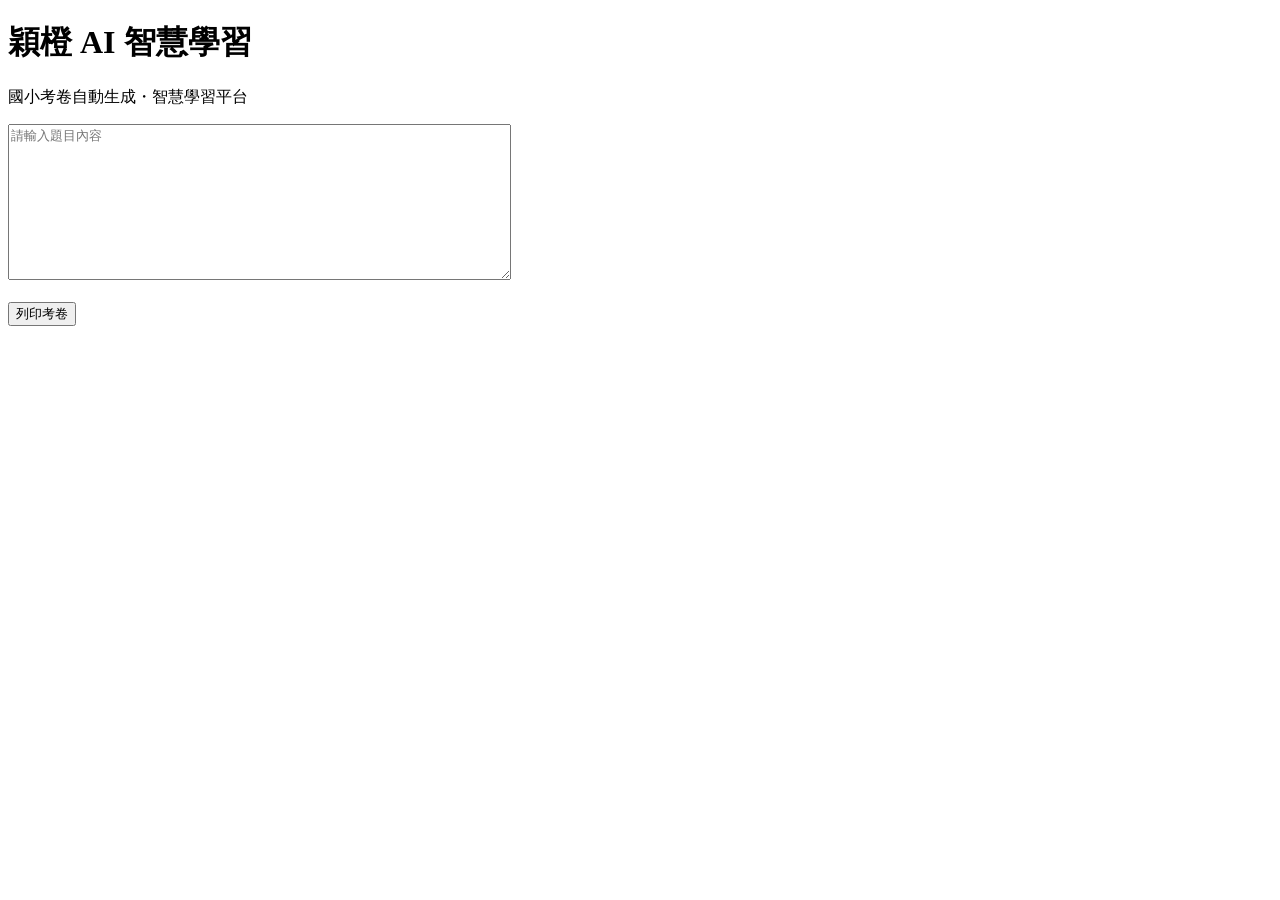
==== index.html @ 173668c4 "Create index.html" ====
<!DOCTYPE html>
<html lang="zh-Hant">
<head>
  <meta charset="UTF-8">
  <title>穎橙 AI 智慧學習</title>
</head>
<body>
  <h1>穎橙 AI 智慧學習</h1>
  <p>國小考卷自動生成・智慧學習平台</p>

  <textarea rows="10" cols="60" placeholder="請輸入題目內容"></textarea>
  <br><br>
  <button onclick="window.print()">列印考卷</button>
</body>
</html>
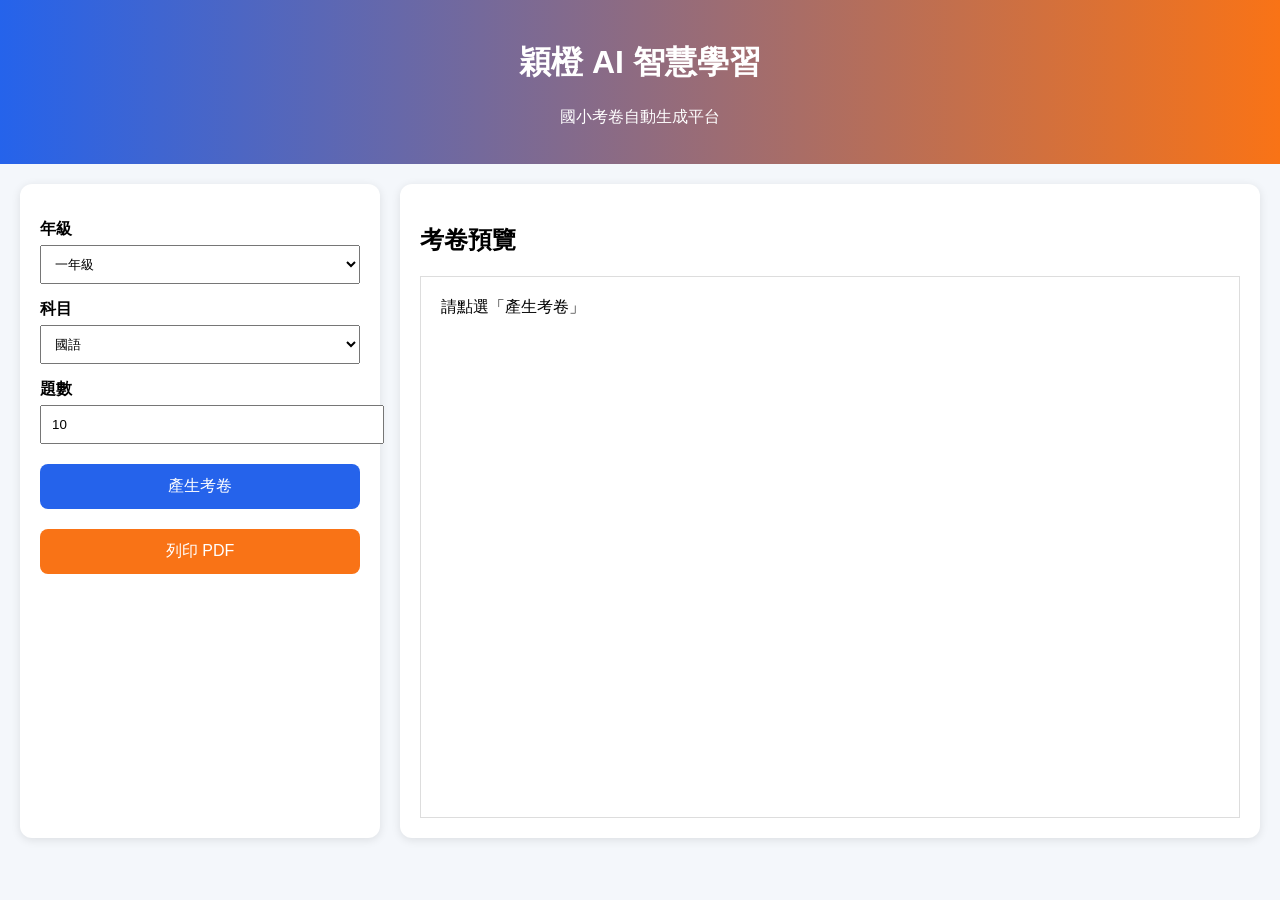
==== commit c7bbd5ce: "Update index.html" ====
--- a/index.html
+++ b/index.html
@@ -1,15 +1,171 @@
 <!DOCTYPE html>
 <html lang="zh-Hant">
 <head>
-  <meta charset="UTF-8">
-  <title>穎橙 AI 智慧學習</title>
+<meta charset="UTF-8">
+<meta name="viewport" content="width=device-width, initial-scale=1.0">
+
+<title>穎橙 AI 智慧學習</title>
+
+<style>
+body{
+    margin:0;
+    font-family:"Microsoft JhengHei",sans-serif;
+    background:#f4f7fb;
+}
+
+header{
+    background:linear-gradient(90deg,#2563eb,#f97316);
+    color:white;
+    padding:20px;
+    text-align:center;
+}
+
+.container{
+    display:flex;
+    gap:20px;
+    padding:20px;
+}
+
+.left{
+    width:320px;
+    background:white;
+    padding:20px;
+    border-radius:12px;
+    box-shadow:0 2px 10px rgba(0,0,0,.1);
+}
+
+.right{
+    flex:1;
+    background:white;
+    padding:20px;
+    border-radius:12px;
+    box-shadow:0 2px 10px rgba(0,0,0,.1);
+}
+
+label{
+    display:block;
+    margin-top:15px;
+    font-weight:bold;
+}
+
+select,input{
+    width:100%;
+    padding:10px;
+    margin-top:5px;
+}
+
+button{
+    width:100%;
+    padding:12px;
+    margin-top:20px;
+    border:none;
+    border-radius:8px;
+    cursor:pointer;
+    font-size:16px;
+}
+
+.generate{
+    background:#2563eb;
+    color:white;
+}
+
+.print{
+    background:#f97316;
+    color:white;
+}
+
+.paper{
+    min-height:500px;
+    border:1px solid #ddd;
+    padding:20px;
+    margin-top:10px;
+}
+</style>
 </head>
+
 <body>
-  <h1>穎橙 AI 智慧學習</h1>
-  <p>國小考卷自動生成・智慧學習平台</p>
 
-  <textarea rows="10" cols="60" placeholder="請輸入題目內容"></textarea>
-  <br><br>
-  <button onclick="window.print()">列印考卷</button>
+<header>
+    <h1>穎橙 AI 智慧學習</h1>
+    <p>國小考卷自動生成平台</p>
+</header>
+
+<div class="container">
+
+<div class="left">
+
+<label>年級</label>
+<select id="grade">
+<option>一年級</option>
+<option>二年級</option>
+<option>三年級</option>
+<option>四年級</option>
+<option>五年級</option>
+<option>六年級</option>
+</select>
+
+<label>科目</label>
+<select id="subject">
+<option>國語</option>
+<option>數學</option>
+<option>自然</option>
+<option>社會</option>
+<option>英文</option>
+</select>
+
+<label>題數</label>
+<input id="count" type="number" value="10">
+
+<button class="generate" onclick="generatePaper()">
+產生考卷
+</button>
+
+<button class="print" onclick="window.print()">
+列印 PDF
+</button>
+
+</div>
+
+<div class="right">
+
+<h2>考卷預覽</h2>
+
+<div id="paper" class="paper">
+請點選「產生考卷」
+</div>
+
+</div>
+
+</div>
+
+<script>
+
+function generatePaper(){
+
+let grade=document.getElementById("grade").value;
+let subject=document.getElementById("subject").value;
+let count=document.getElementById("count").value;
+
+let html=`
+<h2>${grade}${subject}測驗卷</h2>
+<hr>
+`;
+
+for(let i=1;i<=count;i++){
+
+html+=`
+<p>
+${i}. 5 + ${i} = _____
+</p>
+`;
+
+}
+
+document.getElementById("paper").innerHTML=html;
+
+}
+
+</script>
+
 </body>
 </html>
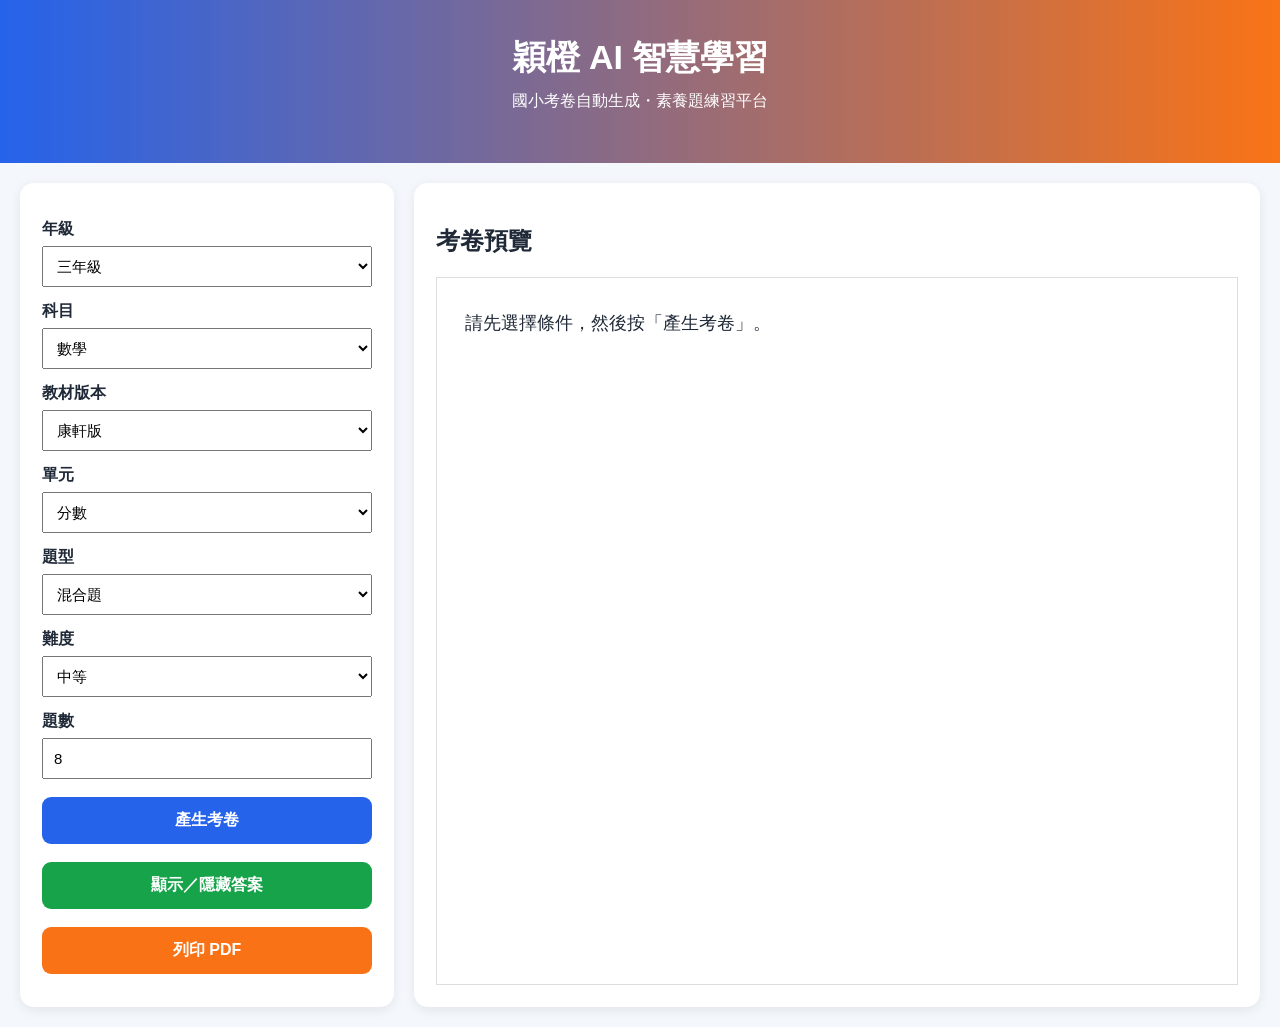
==== commit c3583609: "Update index.html" ====
--- a/index.html
+++ b/index.html
@@ -3,82 +3,117 @@
 <head>
 <meta charset="UTF-8">
 <meta name="viewport" content="width=device-width, initial-scale=1.0">
-
 <title>穎橙 AI 智慧學習</title>
 
 <style>
 body{
-    margin:0;
-    font-family:"Microsoft JhengHei",sans-serif;
-    background:#f4f7fb;
-}
-
+  margin:0;
+  font-family:"Microsoft JhengHei",Arial,sans-serif;
+  background:#f4f7fb;
+  color:#1f2937;
+}
 header{
-    background:linear-gradient(90deg,#2563eb,#f97316);
-    color:white;
+  background:linear-gradient(90deg,#2563eb,#f97316);
+  color:white;
+  padding:35px 20px;
+  text-align:center;
+}
+header h1{margin:0;font-size:34px;}
+header p{margin-top:10px;font-size:16px;}
+
+.container{
+  display:flex;
+  gap:20px;
+  padding:20px;
+}
+.panel{
+  background:white;
+  border-radius:14px;
+  padding:22px;
+  box-shadow:0 3px 12px rgba(0,0,0,.08);
+}
+.left{width:330px;}
+.right{flex:1;}
+
+label{
+  display:block;
+  margin-top:14px;
+  font-weight:bold;
+}
+select,input{
+  width:100%;
+  padding:10px;
+  margin-top:6px;
+  box-sizing:border-box;
+  font-size:15px;
+}
+button{
+  width:100%;
+  padding:13px;
+  margin-top:18px;
+  border:none;
+  border-radius:9px;
+  color:white;
+  font-weight:bold;
+  font-size:16px;
+  cursor:pointer;
+}
+.generate{background:#2563eb;}
+.print{background:#f97316;}
+.answer{background:#16a34a;}
+
+.paper{
+  margin-top:15px;
+  background:white;
+  border:1px solid #ddd;
+  padding:28px;
+  min-height:650px;
+  line-height:1.9;
+  font-size:18px;
+}
+.paper h2{
+  text-align:center;
+  margin-bottom:8px;
+}
+.info{
+  display:flex;
+  justify-content:space-between;
+  margin:15px 0 25px;
+}
+.question{
+  margin-bottom:20px;
+}
+.options{
+  margin-left:20px;
+}
+.answerBox{
+  margin-top:25px;
+  padding:15px;
+  background:#f0fdf4;
+  border:1px solid #86efac;
+  display:none;
+}
+
+@media print{
+  header,.left,.right h2,.no-print{
+    display:none;
+  }
+  body{
+    background:white;
+  }
+  .container{
+    display:block;
+    padding:0;
+  }
+  .right{
+    box-shadow:none;
+    padding:0;
+  }
+  .paper{
+    border:none;
     padding:20px;
-    text-align:center;
-}
-
-.container{
-    display:flex;
-    gap:20px;
-    padding:20px;
-}
-
-.left{
-    width:320px;
-    background:white;
-    padding:20px;
-    border-radius:12px;
-    box-shadow:0 2px 10px rgba(0,0,0,.1);
-}
-
-.right{
-    flex:1;
-    background:white;
-    padding:20px;
-    border-radius:12px;
-    box-shadow:0 2px 10px rgba(0,0,0,.1);
-}
-
-label{
-    display:block;
-    margin-top:15px;
-    font-weight:bold;
-}
-
-select,input{
-    width:100%;
-    padding:10px;
-    margin-top:5px;
-}
-
-button{
-    width:100%;
-    padding:12px;
-    margin-top:20px;
-    border:none;
-    border-radius:8px;
-    cursor:pointer;
-    font-size:16px;
-}
-
-.generate{
-    background:#2563eb;
-    color:white;
-}
-
-.print{
-    background:#f97316;
-    color:white;
-}
-
-.paper{
-    min-height:500px;
-    border:1px solid #ddd;
-    padding:20px;
-    margin-top:10px;
+    font-size:18px;
+  }
 }
 </style>
 </head>
@@ -86,85 +121,186 @@
 <body>
 
 <header>
-    <h1>穎橙 AI 智慧學習</h1>
-    <p>國小考卷自動生成平台</p>
+  <h1>穎橙 AI 智慧學習</h1>
+  <p>國小考卷自動生成・素養題練習平台</p>
 </header>
 
 <div class="container">
 
-<div class="left">
-
-<label>年級</label>
-<select id="grade">
-<option>一年級</option>
-<option>二年級</option>
-<option>三年級</option>
-<option>四年級</option>
-<option>五年級</option>
-<option>六年級</option>
-</select>
-
-<label>科目</label>
-<select id="subject">
-<option>國語</option>
-<option>數學</option>
-<option>自然</option>
-<option>社會</option>
-<option>英文</option>
-</select>
-
-<label>題數</label>
-<input id="count" type="number" value="10">
-
-<button class="generate" onclick="generatePaper()">
-產生考卷
-</button>
-
-<button class="print" onclick="window.print()">
-列印 PDF
-</button>
-
+<div class="panel left">
+  <label>年級</label>
+  <select id="grade">
+    <option>一年級</option>
+    <option>二年級</option>
+    <option selected>三年級</option>
+    <option>四年級</option>
+    <option>五年級</option>
+    <option>六年級</option>
+  </select>
+
+  <label>科目</label>
+  <select id="subject">
+    <option>國語</option>
+    <option selected>數學</option>
+    <option>自然</option>
+    <option>社會</option>
+    <option>英文</option>
+  </select>
+
+  <label>教材版本</label>
+  <select id="version">
+    <option>康軒版</option>
+    <option>南一版</option>
+    <option>翰林版</option>
+    <option>自訂題庫</option>
+  </select>
+
+  <label>單元</label>
+  <select id="unit">
+    <option selected>分數</option>
+    <option>加減法</option>
+    <option>乘法</option>
+    <option>除法</option>
+    <option>時間</option>
+    <option>面積</option>
+  </select>
+
+  <label>題型</label>
+  <select id="type">
+    <option>選擇題</option>
+    <option>填充題</option>
+    <option>應用題</option>
+    <option selected>混合題</option>
+  </select>
+
+  <label>難度</label>
+  <select id="level">
+    <option>簡單</option>
+    <option selected>中等</option>
+    <option>進階</option>
+  </select>
+
+  <label>題數</label>
+  <input id="count" type="number" value="8" min="1" max="20">
+
+  <button class="generate" onclick="generatePaper()">產生考卷</button>
+  <button class="answer" onclick="toggleAnswer()">顯示／隱藏答案</button>
+  <button class="print" onclick="window.print()">列印 PDF</button>
 </div>
 
-<div class="right">
-
-<h2>考卷預覽</h2>
-
-<div id="paper" class="paper">
-請點選「產生考卷」
+<div class="panel right">
+  <h2>考卷預覽</h2>
+  <div id="paper" class="paper">
+    請先選擇條件，然後按「產生考卷」。
+  </div>
 </div>
 
 </div>
 
-</div>
-
 <script>
+const mathQuestions = [
+  {
+    q:"媽媽買了一個披薩，哥哥吃了 1/2 個，妹妹吃了 1/4 個。兩人一共吃了多少個披薩？",
+    o:["① 2/6","② 3/4","③ 1/6","④ 1/8"],
+    a:"②"
+  },
+  {
+    q:"小宇有一條彩帶，先用掉 1/3 條，又用掉 1/3 條。小宇一共用掉幾條彩帶？",
+    o:["① 1/6","② 2/3","③ 3/3","④ 1/9"],
+    a:"②"
+  },
+  {
+    q:"老師把一張色紙平均分成 4 份，小美拿了其中 3 份。小美拿了這張色紙的幾分之幾？",
+    o:["① 1/4","② 2/4","③ 3/4","④ 4/3"],
+    a:"③"
+  },
+  {
+    q:"爸爸買了 8 顆橘子，平均分給 4 個小朋友，每人可以分到幾顆？",
+    o:["① 2 顆","② 3 顆","③ 4 顆","④ 12 顆"],
+    a:"①"
+  },
+  {
+    q:"小明每天閱讀 15 分鐘，連續閱讀 4 天。小明一共閱讀了幾分鐘？",
+    o:["① 19 分鐘","② 45 分鐘","③ 60 分鐘","④ 75 分鐘"],
+    a:"③"
+  },
+  {
+    q:"文具店一枝鉛筆 6 元，小安買了 5 枝。他需要付多少元？",
+    o:["① 11 元","② 25 元","③ 30 元","④ 35 元"],
+    a:"③"
+  },
+  {
+    q:"一盒餅乾有 24 片，平均分給 6 位同學，每位同學可以分到幾片？",
+    o:["① 3 片","② 4 片","③ 5 片","④ 6 片"],
+    a:"②"
+  },
+  {
+    q:"小華從下午 2 時開始寫功課，寫了 40 分鐘。他幾點幾分寫完？",
+    o:["① 2 時20分","② 2時40分","③ 3時00分","④ 3時40分"],
+    a:"②"
+  },
+  {
+    q:"一個長方形花圃長 6 公尺、寬 3 公尺，面積是多少平方公尺？",
+    o:["① 9 平方公尺","② 12 平方公尺","③ 18 平方公尺","④ 36 平方公尺"],
+    a:"③"
+  },
+  {
+    q:"小婷有 50 元，買一本 32 元的筆記本，還剩下多少元？",
+    o:["① 12 元","② 18 元","③ 22 元","④ 82 元"],
+    a:"②"
+  }
+];
 
 function generatePaper(){
-
-let grade=document.getElementById("grade").value;
-let subject=document.getElementById("subject").value;
-let count=document.getElementById("count").value;
-
-let html=`
-<h2>${grade}${subject}測驗卷</h2>
-<hr>
-`;
-
-for(let i=1;i<=count;i++){
-
-html+=`
-<p>
-${i}. 5 + ${i} = _____
-</p>
-`;
-
-}
-
-document.getElementById("paper").innerHTML=html;
-
-}
-
+  const grade = document.getElementById("grade").value;
+  const subject = document.getElementById("subject").value;
+  const version = document.getElementById("version").value;
+  const unit = document.getElementById("unit").value;
+  const type = document.getElementById("type").value;
+  const level = document.getElementById("level").value;
+  const count = Number(document.getElementById("count").value);
+
+  let questions = mathQuestions.slice(0,count);
+  let answerText = "";
+
+  let html = `
+    <h2>${grade}${subject}測驗卷</h2>
+    <div style="text-align:center;">${version}｜${unit}｜${type}｜${level}</div>
+    <div class="info">
+      <span>姓名：__________</span>
+      <span>班級：__________</span>
+      <span>座號：__________</span>
+    </div>
+    <b>一、選擇題</b>
+  `;
+
+  questions.forEach((item,index)=>{
+    html += `
+      <div class="question">
+        <p>${index+1}. ${item.q}</p>
+        <div class="options">${item.o.join("<br>")}</div>
+      </div>
+    `;
+    answerText += `${index+1}. ${item.a}　`;
+  });
+
+  html += `
+    <div id="answerBox" class="answerBox">
+      <b>答案：</b><br>${answerText}
+    </div>
+  `;
+
+  document.getElementById("paper").innerHTML = html;
+}
+
+function toggleAnswer(){
+  const box = document.getElementById("answerBox");
+  if(!box){
+    alert("請先產生考卷");
+    return;
+  }
+  box.style.display = box.style.display === "block" ? "none" : "block";
+}
 </script>
 
 </body>
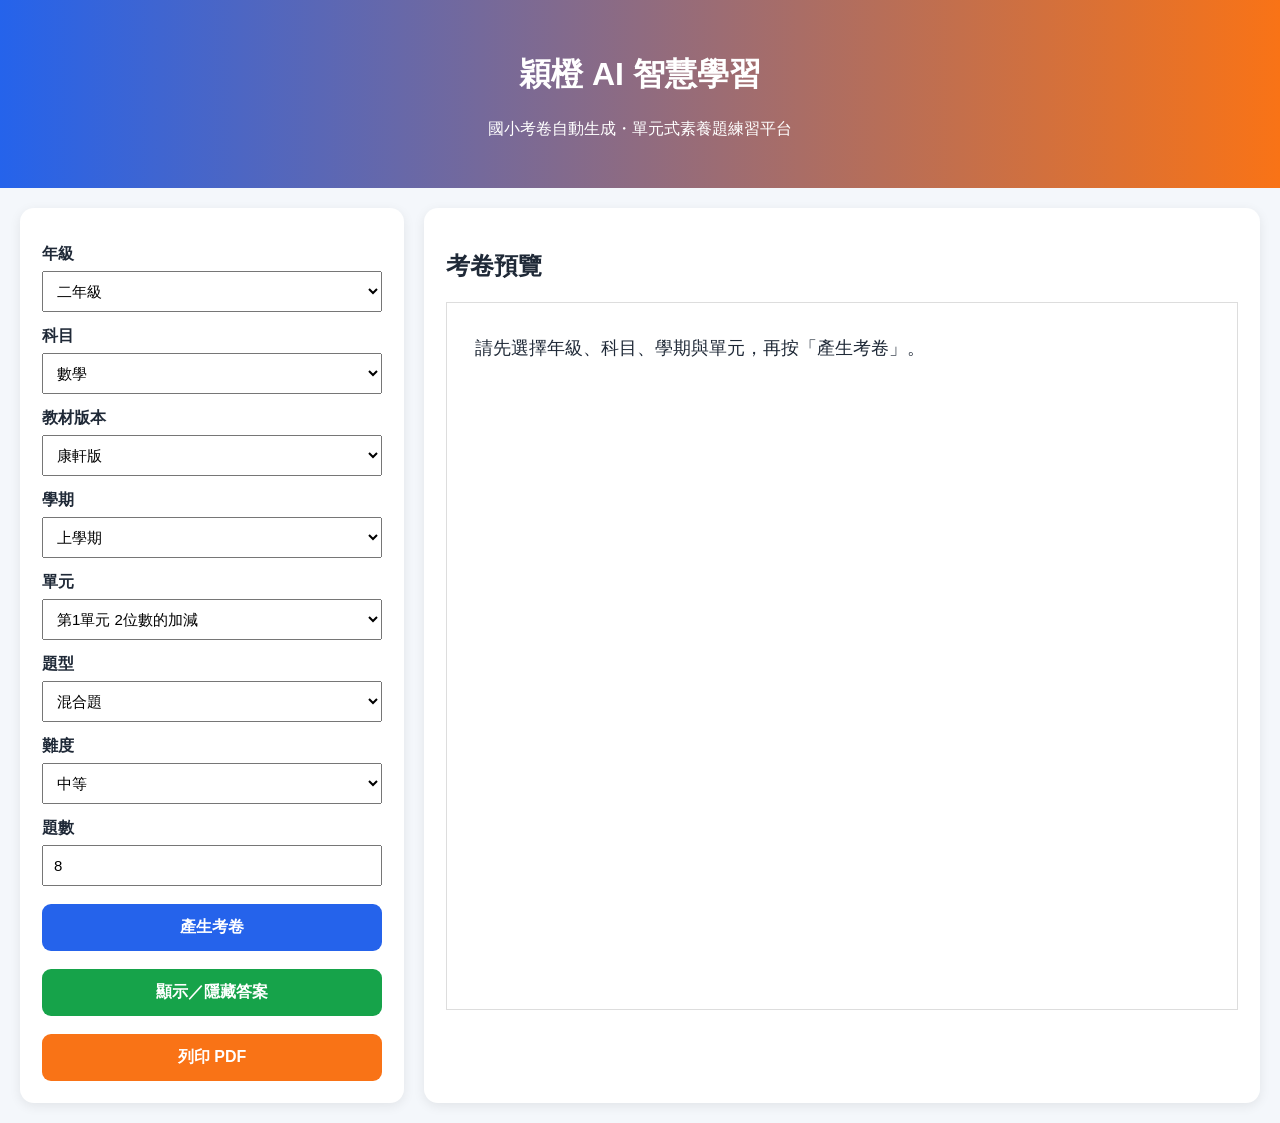
==== commit 99ebd8aa: "Update index.html" ====
--- a/index.html
+++ b/index.html
@@ -15,12 +15,9 @@
 header{
   background:linear-gradient(90deg,#2563eb,#f97316);
   color:white;
-  padding:35px 20px;
+  padding:32px 20px;
   text-align:center;
 }
-header h1{margin:0;font-size:34px;}
-header p{margin-top:10px;font-size:16px;}
-
 .container{
   display:flex;
   gap:20px;
@@ -32,9 +29,8 @@
   padding:22px;
   box-shadow:0 3px 12px rgba(0,0,0,.08);
 }
-.left{width:330px;}
+.left{width:340px;}
 .right{flex:1;}
-
 label{
   display:block;
   margin-top:14px;
@@ -44,8 +40,8 @@
   width:100%;
   padding:10px;
   margin-top:6px;
+  font-size:15px;
   box-sizing:border-box;
-  font-size:15px;
 }
 button{
   width:100%;
@@ -59,8 +55,8 @@
   cursor:pointer;
 }
 .generate{background:#2563eb;}
+.answer{background:#16a34a;}
 .print{background:#f97316;}
-.answer{background:#16a34a;}
 
 .paper{
   margin-top:15px;
@@ -73,12 +69,11 @@
 }
 .paper h2{
   text-align:center;
-  margin-bottom:8px;
 }
 .info{
   display:flex;
   justify-content:space-between;
-  margin:15px 0 25px;
+  margin:18px 0 25px;
 }
 .question{
   margin-bottom:20px;
@@ -95,12 +90,10 @@
 }
 
 @media print{
-  header,.left,.right h2,.no-print{
+  header,.left,.right h2{
     display:none;
   }
-  body{
-    background:white;
-  }
+  body{background:white;}
   .container{
     display:block;
     padding:0;
@@ -112,7 +105,6 @@
   .paper{
     border:none;
     padding:20px;
-    font-size:18px;
   }
 }
 </style>
@@ -122,167 +114,210 @@
 
 <header>
   <h1>穎橙 AI 智慧學習</h1>
-  <p>國小考卷自動生成・素養題練習平台</p>
+  <p>國小考卷自動生成・單元式素養題練習平台</p>
 </header>
 
 <div class="container">
 
 <div class="panel left">
-  <label>年級</label>
-  <select id="grade">
-    <option>一年級</option>
-    <option>二年級</option>
-    <option selected>三年級</option>
-    <option>四年級</option>
-    <option>五年級</option>
-    <option>六年級</option>
-  </select>
-
-  <label>科目</label>
-  <select id="subject">
-    <option>國語</option>
-    <option selected>數學</option>
-    <option>自然</option>
-    <option>社會</option>
-    <option>英文</option>
-  </select>
-
-  <label>教材版本</label>
-  <select id="version">
-    <option>康軒版</option>
-    <option>南一版</option>
-    <option>翰林版</option>
-    <option>自訂題庫</option>
-  </select>
-
-  <label>單元</label>
-  <select id="unit">
-    <option selected>分數</option>
-    <option>加減法</option>
-    <option>乘法</option>
-    <option>除法</option>
-    <option>時間</option>
-    <option>面積</option>
-  </select>
-
-  <label>題型</label>
-  <select id="type">
-    <option>選擇題</option>
-    <option>填充題</option>
-    <option>應用題</option>
-    <option selected>混合題</option>
-  </select>
-
-  <label>難度</label>
-  <select id="level">
-    <option>簡單</option>
-    <option selected>中等</option>
-    <option>進階</option>
-  </select>
-
-  <label>題數</label>
-  <input id="count" type="number" value="8" min="1" max="20">
-
-  <button class="generate" onclick="generatePaper()">產生考卷</button>
-  <button class="answer" onclick="toggleAnswer()">顯示／隱藏答案</button>
-  <button class="print" onclick="window.print()">列印 PDF</button>
+
+<label>年級</label>
+<select id="grade" onchange="updateUnits()">
+  <option>一年級</option>
+  <option selected>二年級</option>
+  <option>三年級</option>
+  <option>四年級</option>
+  <option>五年級</option>
+  <option>六年級</option>
+</select>
+
+<label>科目</label>
+<select id="subject" onchange="updateUnits()">
+  <option>國語</option>
+  <option selected>數學</option>
+  <option>自然</option>
+  <option>社會</option>
+  <option>英文</option>
+</select>
+
+<label>教材版本</label>
+<select id="version">
+  <option>康軒版</option>
+  <option>南一版</option>
+  <option>翰林版</option>
+  <option>自訂題庫</option>
+</select>
+
+<label>學期</label>
+<select id="semester" onchange="updateUnits()">
+  <option selected>上學期</option>
+  <option>下學期</option>
+</select>
+
+<label>單元</label>
+<select id="unit"></select>
+
+<label>題型</label>
+<select id="type">
+  <option>選擇題</option>
+  <option>填充題</option>
+  <option>應用題</option>
+  <option selected>混合題</option>
+</select>
+
+<label>難度</label>
+<select id="level">
+  <option>簡單</option>
+  <option selected>中等</option>
+  <option>進階</option>
+</select>
+
+<label>題數</label>
+<input id="count" type="number" value="8" min="1" max="20">
+
+<button class="generate" onclick="generatePaper()">產生考卷</button>
+<button class="answer" onclick="toggleAnswer()">顯示／隱藏答案</button>
+<button class="print" onclick="window.print()">列印 PDF</button>
+
 </div>
 
 <div class="panel right">
   <h2>考卷預覽</h2>
   <div id="paper" class="paper">
-    請先選擇條件，然後按「產生考卷」。
+    請先選擇年級、科目、學期與單元，再按「產生考卷」。
   </div>
 </div>
 
 </div>
 
 <script>
-const mathQuestions = [
-  {
-    q:"媽媽買了一個披薩，哥哥吃了 1/2 個，妹妹吃了 1/4 個。兩人一共吃了多少個披薩？",
-    o:["① 2/6","② 3/4","③ 1/6","④ 1/8"],
-    a:"②"
-  },
-  {
-    q:"小宇有一條彩帶，先用掉 1/3 條，又用掉 1/3 條。小宇一共用掉幾條彩帶？",
-    o:["① 1/6","② 2/3","③ 3/3","④ 1/9"],
-    a:"②"
-  },
-  {
-    q:"老師把一張色紙平均分成 4 份，小美拿了其中 3 份。小美拿了這張色紙的幾分之幾？",
-    o:["① 1/4","② 2/4","③ 3/4","④ 4/3"],
-    a:"③"
-  },
-  {
-    q:"爸爸買了 8 顆橘子，平均分給 4 個小朋友，每人可以分到幾顆？",
-    o:["① 2 顆","② 3 顆","③ 4 顆","④ 12 顆"],
-    a:"①"
-  },
-  {
-    q:"小明每天閱讀 15 分鐘，連續閱讀 4 天。小明一共閱讀了幾分鐘？",
-    o:["① 19 分鐘","② 45 分鐘","③ 60 分鐘","④ 75 分鐘"],
-    a:"③"
-  },
-  {
-    q:"文具店一枝鉛筆 6 元，小安買了 5 枝。他需要付多少元？",
-    o:["① 11 元","② 25 元","③ 30 元","④ 35 元"],
-    a:"③"
-  },
-  {
-    q:"一盒餅乾有 24 片，平均分給 6 位同學，每位同學可以分到幾片？",
-    o:["① 3 片","② 4 片","③ 5 片","④ 6 片"],
-    a:"②"
-  },
-  {
-    q:"小華從下午 2 時開始寫功課，寫了 40 分鐘。他幾點幾分寫完？",
-    o:["① 2 時20分","② 2時40分","③ 3時00分","④ 3時40分"],
-    a:"②"
-  },
-  {
-    q:"一個長方形花圃長 6 公尺、寬 3 公尺，面積是多少平方公尺？",
-    o:["① 9 平方公尺","② 12 平方公尺","③ 18 平方公尺","④ 36 平方公尺"],
-    a:"③"
-  },
-  {
-    q:"小婷有 50 元，買一本 32 元的筆記本，還剩下多少元？",
-    o:["① 12 元","② 18 元","③ 22 元","④ 82 元"],
-    a:"②"
-  }
-];
+const units = {
+  "二年級-數學-上學期":[
+    "第1單元 2位數的加減",
+    "第2單元 2步驟的加減",
+    "第3單元 分分看",
+    "第4單元 認識公分",
+    "第5單元 乘法初步"
+  ],
+  "二年級-數學-下學期":[
+    "第1單元 1000以內的數",
+    "第2單元 加減應用",
+    "第3單元 分裝與平分",
+    "第4單元 公尺和公分",
+    "第5單元 乘法"
+  ],
+  "三年級-數學-上學期":[
+    "第1單元 乘法",
+    "第2單元 除法",
+    "第3單元 時間",
+    "第4單元 分數",
+    "第5單元 圓"
+  ],
+  "三年級-數學-下學期":[
+    "第1單元 大數",
+    "第2單元 公斤和公克",
+    "第3單元 分數加減",
+    "第4單元 面積",
+    "第5單元 小數"
+  ],
+  "一年級-國語-上學期":[
+    "第1單元 注音符號",
+    "第2單元 國字認讀",
+    "第3單元 詞語練習"
+  ],
+  "二年級-國語-上學期":[
+    "第1單元 生字",
+    "第2單元 造詞",
+    "第3單元 閱讀理解"
+  ]
+};
+
+const questionBank = {
+  "第1單元 2位數的加減":[
+    ["小明有 35 元，媽媽又給他 24 元。現在小明一共有多少元？",["① 49元","② 59元","③ 69元","④ 79元"],"②"],
+    ["小美有 68 顆貼紙，送給同學 25 顆後，還剩下幾顆？",["① 33顆","② 43顆","③ 53顆","④ 63顆"],"②"],
+    ["哥哥有 47 張卡片，弟弟有 32 張卡片，兩人合起來有幾張？",["① 69張","② 79張","③ 89張","④ 99張"],"②"],
+    ["書架上有 56 本書，借出了 21 本，書架上還有幾本？",["① 25本","② 35本","③ 45本","④ 55本"],"②"]
+  ],
+  "第2單元 2步驟的加減":[
+    ["小華有 30 元，爸爸給他 20 元，他又買了 15 元的橡皮擦。小華還剩多少元？",["① 25元","② 35元","③ 45元","④ 50元"],"②"],
+    ["教室裡原有 28 人，又進來 12 人，後來有 9 人離開。現在教室有幾人？",["① 21人","② 31人","③ 41人","④ 49人"],"②"],
+    ["水果店有 45 顆蘋果，上午賣出 18 顆，下午又進貨 20 顆。現在有幾顆？",["① 37顆","② 47顆","③ 57顆","④ 67顆"],"②"]
+  ],
+  "第3單元 分分看":[
+    ["老師有 12 顆糖果，要平均分給 4 位小朋友，每人可以分到幾顆？",["① 2顆","② 3顆","③ 4顆","④ 6顆"],"②"],
+    ["媽媽買了 15 顆橘子，每 5 顆裝成一袋，可以裝成幾袋？",["① 2袋","② 3袋","③ 4袋","④ 5袋"],"②"],
+    ["有 18 枝鉛筆，平均分給 6 位同學，每人可以分到幾枝？",["① 2枝","② 3枝","③ 4枝","④ 6枝"],"②"]
+  ]
+};
+
+function updateUnits(){
+  const grade = document.getElementById("grade").value;
+  const subject = document.getElementById("subject").value;
+  const semester = document.getElementById("semester").value;
+  const key = grade + "-" + subject + "-" + semester;
+  const unitSelect = document.getElementById("unit");
+
+  unitSelect.innerHTML = "";
+
+  let list = units[key] || ["尚未建立此年級科目的單元"];
+
+  list.forEach(u=>{
+    let option = document.createElement("option");
+    option.textContent = u;
+    unitSelect.appendChild(option);
+  });
+}
 
 function generatePaper(){
   const grade = document.getElementById("grade").value;
   const subject = document.getElementById("subject").value;
   const version = document.getElementById("version").value;
+  const semester = document.getElementById("semester").value;
   const unit = document.getElementById("unit").value;
   const type = document.getElementById("type").value;
   const level = document.getElementById("level").value;
   const count = Number(document.getElementById("count").value);
 
-  let questions = mathQuestions.slice(0,count);
-  let answerText = "";
+  let questions = questionBank[unit];
+
+  if(!questions){
+    document.getElementById("paper").innerHTML =
+    `<h2>${grade}${subject}測驗卷</h2>
+     <p>目前「${unit}」尚未建立題庫。</p>
+     <p>請先選擇二年級數學的「第1單元、第2單元、第3單元」測試。</p>`;
+    return;
+  }
 
   let html = `
     <h2>${grade}${subject}測驗卷</h2>
-    <div style="text-align:center;">${version}｜${unit}｜${type}｜${level}</div>
+    <div style="text-align:center;">
+      ${version}｜${semester}｜${unit}｜${type}｜${level}
+    </div>
+
     <div class="info">
       <span>姓名：__________</span>
       <span>班級：__________</span>
       <span>座號：__________</span>
     </div>
+
     <b>一、選擇題</b>
   `;
 
-  questions.forEach((item,index)=>{
+  let answerText = "";
+
+  for(let i=0;i<count;i++){
+    let q = questions[i % questions.length];
+
     html += `
       <div class="question">
-        <p>${index+1}. ${item.q}</p>
-        <div class="options">${item.o.join("<br>")}</div>
+        <p>${i+1}. ${q[0]}</p>
+        <div class="options">${q[1].join("<br>")}</div>
       </div>
     `;
-    answerText += `${index+1}. ${item.a}　`;
-  });
+
+    answerText += `${i+1}. ${q[2]}　`;
+  }
 
   html += `
     <div id="answerBox" class="answerBox">
@@ -301,6 +336,8 @@
   }
   box.style.display = box.style.display === "block" ? "none" : "block";
 }
+
+updateUnits();
 </script>
 
 </body>
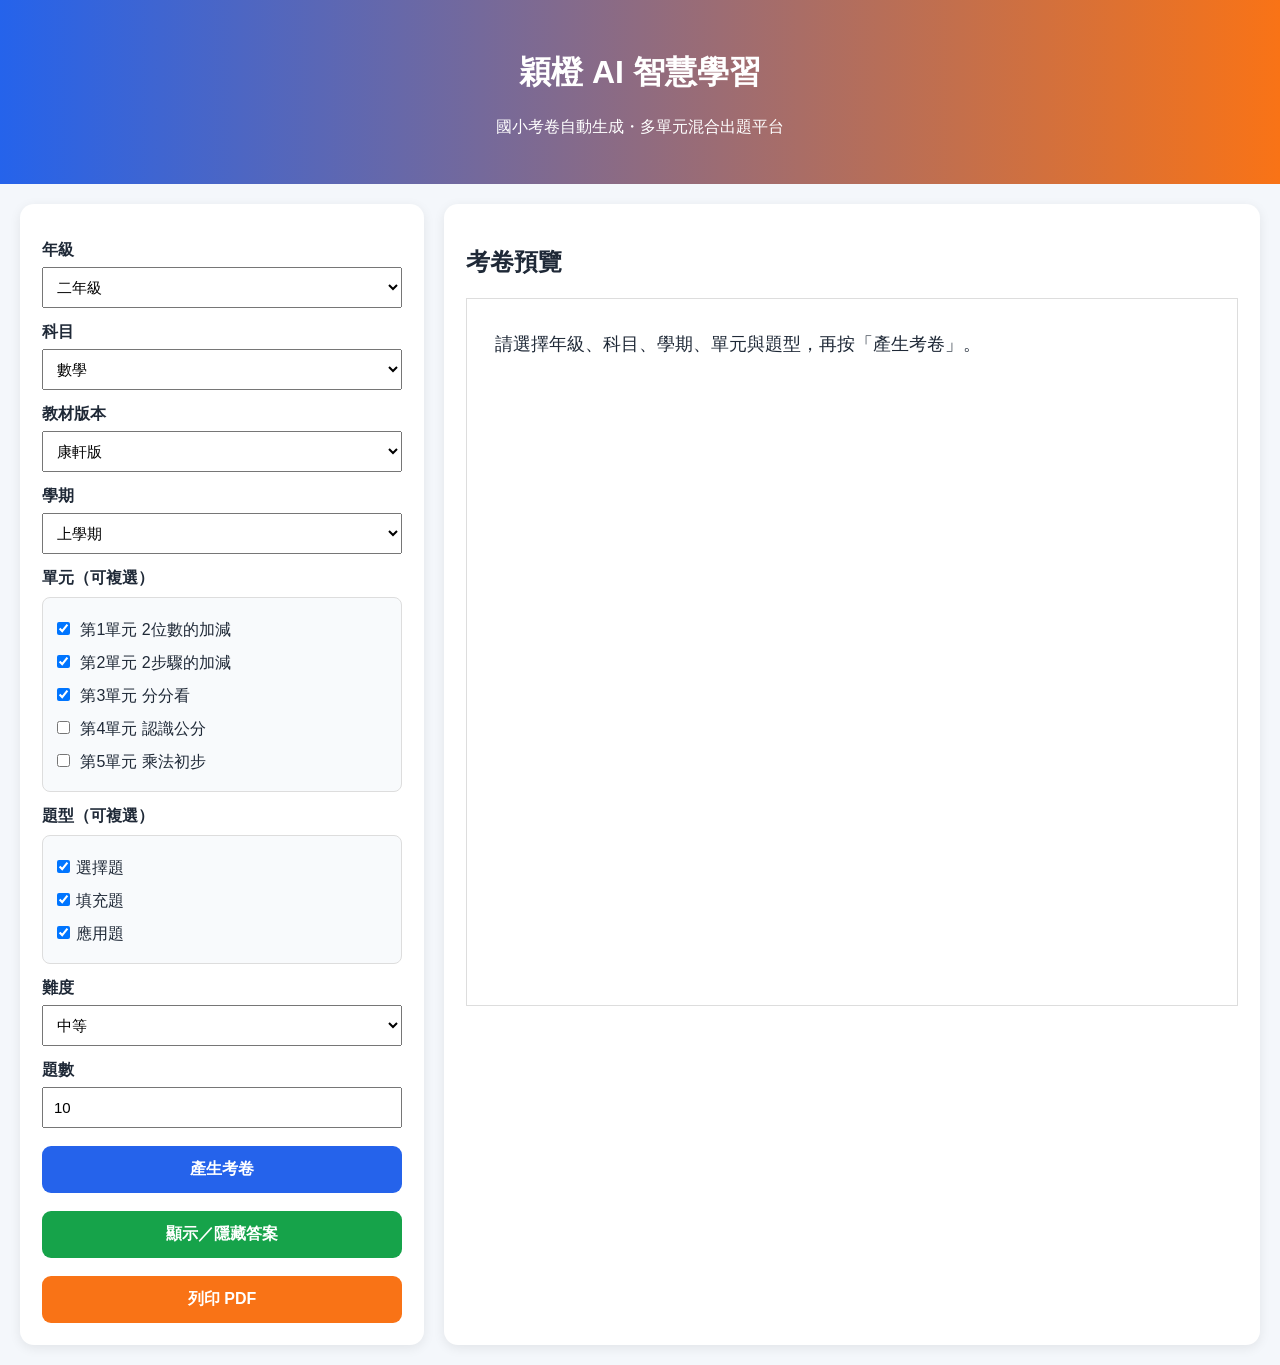
==== commit 74e03f05: "Update index.html" ====
--- a/index.html
+++ b/index.html
@@ -6,106 +6,34 @@
 <title>穎橙 AI 智慧學習</title>
 
 <style>
-body{
-  margin:0;
-  font-family:"Microsoft JhengHei",Arial,sans-serif;
-  background:#f4f7fb;
-  color:#1f2937;
-}
-header{
-  background:linear-gradient(90deg,#2563eb,#f97316);
-  color:white;
-  padding:32px 20px;
-  text-align:center;
-}
-.container{
-  display:flex;
-  gap:20px;
-  padding:20px;
-}
-.panel{
-  background:white;
-  border-radius:14px;
-  padding:22px;
-  box-shadow:0 3px 12px rgba(0,0,0,.08);
-}
-.left{width:340px;}
+body{margin:0;font-family:"Microsoft JhengHei",Arial,sans-serif;background:#f4f7fb;color:#1f2937;}
+header{background:linear-gradient(90deg,#2563eb,#f97316);color:white;padding:30px 20px;text-align:center;}
+.container{display:flex;gap:20px;padding:20px;}
+.panel{background:white;border-radius:14px;padding:22px;box-shadow:0 3px 12px rgba(0,0,0,.08);}
+.left{width:360px;}
 .right{flex:1;}
-label{
-  display:block;
-  margin-top:14px;
-  font-weight:bold;
-}
-select,input{
-  width:100%;
-  padding:10px;
-  margin-top:6px;
-  font-size:15px;
-  box-sizing:border-box;
-}
-button{
-  width:100%;
-  padding:13px;
-  margin-top:18px;
-  border:none;
-  border-radius:9px;
-  color:white;
-  font-weight:bold;
-  font-size:16px;
-  cursor:pointer;
-}
+label{display:block;margin-top:14px;font-weight:bold;}
+select,input{width:100%;padding:10px;margin-top:6px;font-size:15px;box-sizing:border-box;}
+.checkboxBox{background:#f8fafc;border:1px solid #ddd;padding:10px;margin-top:8px;border-radius:8px;}
+.checkboxBox label{font-weight:normal;margin:8px 0;}
+.checkboxBox input{width:auto;margin-right:6px;}
+button{width:100%;padding:13px;margin-top:18px;border:none;border-radius:9px;color:white;font-weight:bold;font-size:16px;cursor:pointer;}
 .generate{background:#2563eb;}
 .answer{background:#16a34a;}
 .print{background:#f97316;}
-
-.paper{
-  margin-top:15px;
-  background:white;
-  border:1px solid #ddd;
-  padding:28px;
-  min-height:650px;
-  line-height:1.9;
-  font-size:18px;
-}
-.paper h2{
-  text-align:center;
-}
-.info{
-  display:flex;
-  justify-content:space-between;
-  margin:18px 0 25px;
-}
-.question{
-  margin-bottom:20px;
-}
-.options{
-  margin-left:20px;
-}
-.answerBox{
-  margin-top:25px;
-  padding:15px;
-  background:#f0fdf4;
-  border:1px solid #86efac;
-  display:none;
-}
+.paper{margin-top:15px;background:white;border:1px solid #ddd;padding:28px;min-height:650px;line-height:1.9;font-size:18px;}
+.paper h2{text-align:center;}
+.info{display:flex;justify-content:space-between;margin:18px 0 25px;}
+.question{margin-bottom:22px;}
+.options{margin-left:20px;}
+.answerBox{margin-top:25px;padding:15px;background:#f0fdf4;border:1px solid #86efac;display:none;}
 
 @media print{
-  header,.left,.right h2{
-    display:none;
-  }
+  header,.left,.right h2{display:none;}
   body{background:white;}
-  .container{
-    display:block;
-    padding:0;
-  }
-  .right{
-    box-shadow:none;
-    padding:0;
-  }
-  .paper{
-    border:none;
-    padding:20px;
-  }
+  .container{display:block;padding:0;}
+  .right{box-shadow:none;padding:0;}
+  .paper{border:none;padding:20px;}
 }
 </style>
 </head>
@@ -114,7 +42,7 @@
 
 <header>
   <h1>穎橙 AI 智慧學習</h1>
-  <p>國小考卷自動生成・單元式素養題練習平台</p>
+  <p>國小考卷自動生成・多單元混合出題平台</p>
 </header>
 
 <div class="container">
@@ -154,16 +82,15 @@
   <option>下學期</option>
 </select>
 
-<label>單元</label>
-<select id="unit"></select>
-
-<label>題型</label>
-<select id="type">
-  <option>選擇題</option>
-  <option>填充題</option>
-  <option>應用題</option>
-  <option selected>混合題</option>
-</select>
+<label>單元（可複選）</label>
+<div id="unitBox" class="checkboxBox"></div>
+
+<label>題型（可複選）</label>
+<div class="checkboxBox">
+  <label><input type="checkbox" name="qtype" value="選擇題" checked>選擇題</label>
+  <label><input type="checkbox" name="qtype" value="填充題" checked>填充題</label>
+  <label><input type="checkbox" name="qtype" value="應用題" checked>應用題</label>
+</div>
 
 <label>難度</label>
 <select id="level">
@@ -173,7 +100,7 @@
 </select>
 
 <label>題數</label>
-<input id="count" type="number" value="8" min="1" max="20">
+<input id="count" type="number" value="10" min="1" max="30">
 
 <button class="generate" onclick="generatePaper()">產生考卷</button>
 <button class="answer" onclick="toggleAnswer()">顯示／隱藏答案</button>
@@ -184,7 +111,7 @@
 <div class="panel right">
   <h2>考卷預覽</h2>
   <div id="paper" class="paper">
-    請先選擇年級、科目、學期與單元，再按「產生考卷」。
+    請選擇年級、科目、學期、單元與題型，再按「產生考卷」。
   </div>
 </div>
 
@@ -219,80 +146,134 @@
     "第3單元 分數加減",
     "第4單元 面積",
     "第5單元 小數"
-  ],
-  "一年級-國語-上學期":[
-    "第1單元 注音符號",
-    "第2單元 國字認讀",
-    "第3單元 詞語練習"
-  ],
-  "二年級-國語-上學期":[
-    "第1單元 生字",
-    "第2單元 造詞",
-    "第3單元 閱讀理解"
   ]
 };
 
-const questionBank = {
-  "第1單元 2位數的加減":[
-    ["小明有 35 元，媽媽又給他 24 元。現在小明一共有多少元？",["① 49元","② 59元","③ 69元","④ 79元"],"②"],
-    ["小美有 68 顆貼紙，送給同學 25 顆後，還剩下幾顆？",["① 33顆","② 43顆","③ 53顆","④ 63顆"],"②"],
-    ["哥哥有 47 張卡片，弟弟有 32 張卡片，兩人合起來有幾張？",["① 69張","② 79張","③ 89張","④ 99張"],"②"],
-    ["書架上有 56 本書，借出了 21 本，書架上還有幾本？",["① 25本","② 35本","③ 45本","④ 55本"],"②"]
-  ],
-  "第2單元 2步驟的加減":[
-    ["小華有 30 元，爸爸給他 20 元，他又買了 15 元的橡皮擦。小華還剩多少元？",["① 25元","② 35元","③ 45元","④ 50元"],"②"],
-    ["教室裡原有 28 人，又進來 12 人，後來有 9 人離開。現在教室有幾人？",["① 21人","② 31人","③ 41人","④ 49人"],"②"],
-    ["水果店有 45 顆蘋果，上午賣出 18 顆，下午又進貨 20 顆。現在有幾顆？",["① 37顆","② 47顆","③ 57顆","④ 67顆"],"②"]
-  ],
-  "第3單元 分分看":[
-    ["老師有 12 顆糖果，要平均分給 4 位小朋友，每人可以分到幾顆？",["① 2顆","② 3顆","③ 4顆","④ 6顆"],"②"],
-    ["媽媽買了 15 顆橘子，每 5 顆裝成一袋，可以裝成幾袋？",["① 2袋","② 3袋","③ 4袋","④ 5袋"],"②"],
-    ["有 18 枝鉛筆，平均分給 6 位同學，每人可以分到幾枝？",["① 2枝","② 3枝","③ 4枝","④ 6枝"],"②"]
-  ]
-};
+const questionBank = [
+  {
+    unit:"第1單元 2位數的加減",
+    type:"選擇題",
+    q:"小明有 35 元，媽媽又給他 24 元。現在小明一共有多少元？",
+    options:["① 49元","② 59元","③ 69元","④ 79元"],
+    answer:"②"
+  },
+  {
+    unit:"第1單元 2位數的加減",
+    type:"填充題",
+    q:"小美有 68 顆貼紙，送給同學 25 顆後，還剩下 ______ 顆。",
+    answer:"43"
+  },
+  {
+    unit:"第1單元 2位數的加減",
+    type:"應用題",
+    q:"哥哥有 47 張卡片，弟弟有 32 張卡片。請問兩人合起來有幾張卡片？",
+    answer:"79張"
+  },
+  {
+    unit:"第2單元 2步驟的加減",
+    type:"選擇題",
+    q:"小華有 30 元，爸爸給他 20 元，他又買了 15 元的橡皮擦。小華還剩多少元？",
+    options:["① 25元","② 35元","③ 45元","④ 50元"],
+    answer:"②"
+  },
+  {
+    unit:"第2單元 2步驟的加減",
+    type:"填充題",
+    q:"教室裡原有 28 人，又進來 12 人，後來有 9 人離開。現在教室有 ______ 人。",
+    answer:"31"
+  },
+  {
+    unit:"第2單元 2步驟的加減",
+    type:"應用題",
+    q:"水果店有 45 顆蘋果，上午賣出 18 顆，下午又進貨 20 顆。現在水果店有幾顆蘋果？",
+    answer:"47顆"
+  },
+  {
+    unit:"第3單元 分分看",
+    type:"選擇題",
+    q:"老師有 12 顆糖果，要平均分給 4 位小朋友，每人可以分到幾顆？",
+    options:["① 2顆","② 3顆","③ 4顆","④ 6顆"],
+    answer:"②"
+  },
+  {
+    unit:"第3單元 分分看",
+    type:"填充題",
+    q:"媽媽買了 15 顆橘子，每 5 顆裝成一袋，可以裝成 ______ 袋。",
+    answer:"3"
+  },
+  {
+    unit:"第3單元 分分看",
+    type:"應用題",
+    q:"有 18 枝鉛筆，要平均分給 6 位同學。每位同學可以分到幾枝鉛筆？",
+    answer:"3枝"
+  }
+];
 
 function updateUnits(){
-  const grade = document.getElementById("grade").value;
-  const subject = document.getElementById("subject").value;
-  const semester = document.getElementById("semester").value;
-  const key = grade + "-" + subject + "-" + semester;
-  const unitSelect = document.getElementById("unit");
-
-  unitSelect.innerHTML = "";
-
-  let list = units[key] || ["尚未建立此年級科目的單元"];
-
-  list.forEach(u=>{
-    let option = document.createElement("option");
-    option.textContent = u;
-    unitSelect.appendChild(option);
+  const grade=document.getElementById("grade").value;
+  const subject=document.getElementById("subject").value;
+  const semester=document.getElementById("semester").value;
+  const key=grade+"-"+subject+"-"+semester;
+  const box=document.getElementById("unitBox");
+
+  box.innerHTML="";
+
+  const list=units[key] || ["尚未建立此年級科目的單元"];
+
+  list.forEach((u,index)=>{
+    box.innerHTML += `
+      <label>
+        <input type="checkbox" name="unit" value="${u}" ${index<3 ? "checked" : ""}>
+        ${u}
+      </label>
+    `;
   });
 }
 
+function getCheckedValues(name){
+  return Array.from(document.querySelectorAll(`input[name="${name}"]:checked`)).map(x=>x.value);
+}
+
 function generatePaper(){
-  const grade = document.getElementById("grade").value;
-  const subject = document.getElementById("subject").value;
-  const version = document.getElementById("version").value;
-  const semester = document.getElementById("semester").value;
-  const unit = document.getElementById("unit").value;
-  const type = document.getElementById("type").value;
-  const level = document.getElementById("level").value;
-  const count = Number(document.getElementById("count").value);
-
-  let questions = questionBank[unit];
-
-  if(!questions){
+  const grade=document.getElementById("grade").value;
+  const subject=document.getElementById("subject").value;
+  const version=document.getElementById("version").value;
+  const semester=document.getElementById("semester").value;
+  const level=document.getElementById("level").value;
+  const count=Number(document.getElementById("count").value);
+
+  const selectedUnits=getCheckedValues("unit");
+  const selectedTypes=getCheckedValues("qtype");
+
+  if(selectedUnits.length===0){
+    alert("請至少選擇一個單元");
+    return;
+  }
+
+  if(selectedTypes.length===0){
+    alert("請至少選擇一種題型");
+    return;
+  }
+
+  let questions=questionBank.filter(q =>
+    selectedUnits.includes(q.unit) && selectedTypes.includes(q.type)
+  );
+
+  if(questions.length===0){
     document.getElementById("paper").innerHTML =
     `<h2>${grade}${subject}測驗卷</h2>
-     <p>目前「${unit}」尚未建立題庫。</p>
-     <p>請先選擇二年級數學的「第1單元、第2單元、第3單元」測試。</p>`;
+     <p>目前選擇的單元與題型尚未建立題庫。</p>
+     <p>請先測試：二年級／數學／上學期／第1至第3單元。</p>`;
     return;
   }
 
-  let html = `
+  let html=`
     <h2>${grade}${subject}測驗卷</h2>
     <div style="text-align:center;">
-      ${version}｜${semester}｜${unit}｜${type}｜${level}
+      ${version}｜${semester}｜${level}
+    </div>
+    <div style="text-align:center;font-size:15px;">
+      範圍：${selectedUnits.join("、")}
     </div>
 
     <div class="info">
@@ -300,23 +281,23 @@
       <span>班級：__________</span>
       <span>座號：__________</span>
     </div>
-
-    <b>一、選擇題</b>
   `;
 
-  let answerText = "";
+  let answerText="";
 
   for(let i=0;i<count;i++){
-    let q = questions[i % questions.length];
-
-    html += `
-      <div class="question">
-        <p>${i+1}. ${q[0]}</p>
-        <div class="options">${q[1].join("<br>")}</div>
-      </div>
-    `;
-
-    answerText += `${i+1}. ${q[2]}　`;
+    let q=questions[i % questions.length];
+
+    html += `<div class="question">
+      <p>${i+1}.【${q.type}】${q.q}</p>`;
+
+    if(q.options){
+      html += `<div class="options">${q.options.join("<br>")}</div>`;
+    }
+
+    html += `</div>`;
+
+    answerText += `${i+1}. ${q.answer}　`;
   }
 
   html += `
@@ -325,16 +306,16 @@
     </div>
   `;
 
-  document.getElementById("paper").innerHTML = html;
+  document.getElementById("paper").innerHTML=html;
 }
 
 function toggleAnswer(){
-  const box = document.getElementById("answerBox");
+  const box=document.getElementById("answerBox");
   if(!box){
     alert("請先產生考卷");
     return;
   }
-  box.style.display = box.style.display === "block" ? "none" : "block";
+  box.style.display = box.style.display==="block" ? "none" : "block";
 }
 
 updateUnits();
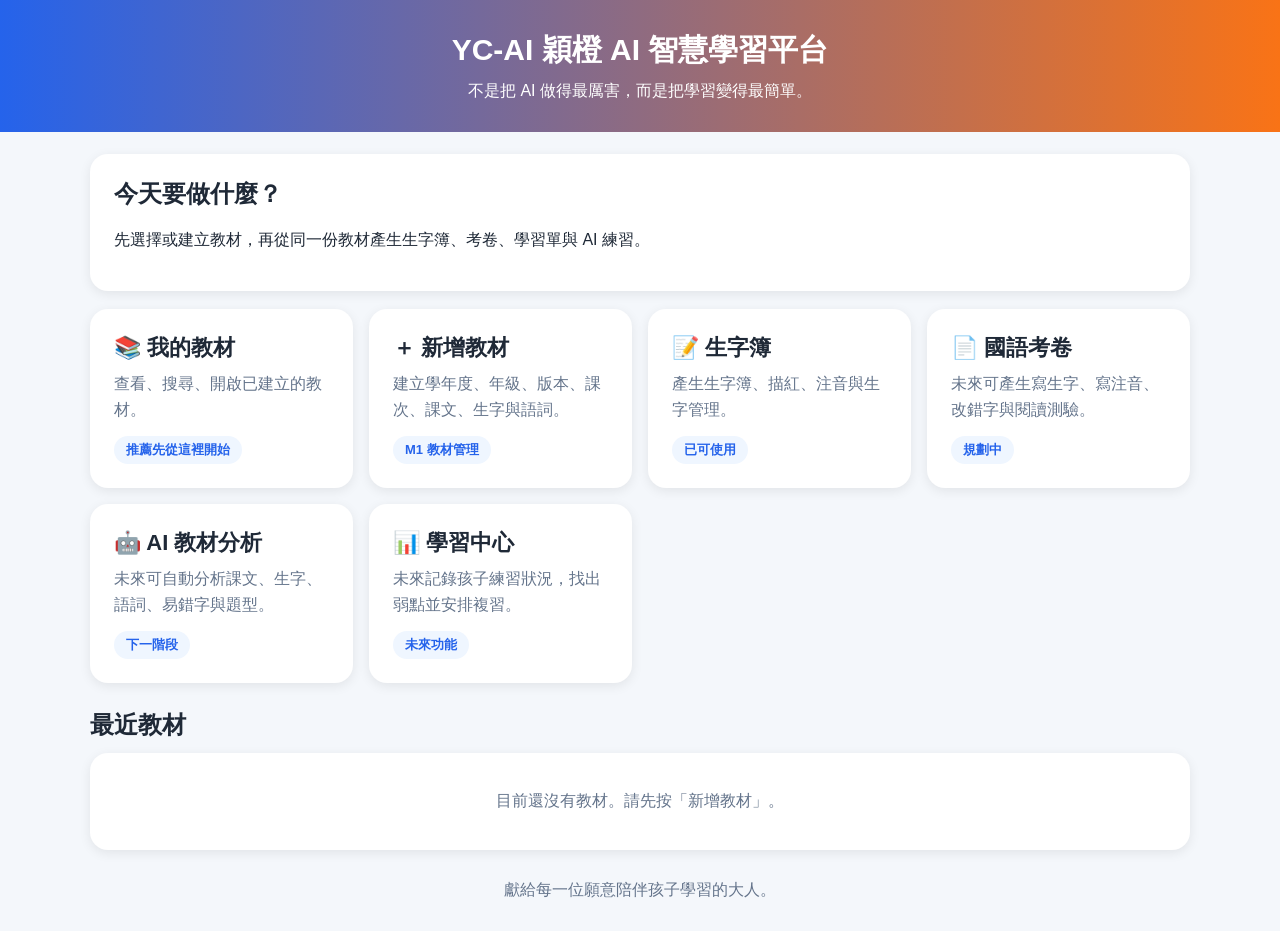
==== commit be8afead: "Update index.html" ====
--- a/index.html
+++ b/index.html
@@ -3,323 +3,10 @@
 <head>
 <meta charset="UTF-8">
 <meta name="viewport" content="width=device-width, initial-scale=1.0">
-<title>穎橙 AI 智慧學習</title>
-
-<style>
-body{margin:0;font-family:"Microsoft JhengHei",Arial,sans-serif;background:#f4f7fb;color:#1f2937;}
-header{background:linear-gradient(90deg,#2563eb,#f97316);color:white;padding:30px 20px;text-align:center;}
-.container{display:flex;gap:20px;padding:20px;}
-.panel{background:white;border-radius:14px;padding:22px;box-shadow:0 3px 12px rgba(0,0,0,.08);}
-.left{width:360px;}
-.right{flex:1;}
-label{display:block;margin-top:14px;font-weight:bold;}
-select,input{width:100%;padding:10px;margin-top:6px;font-size:15px;box-sizing:border-box;}
-.checkboxBox{background:#f8fafc;border:1px solid #ddd;padding:10px;margin-top:8px;border-radius:8px;}
-.checkboxBox label{font-weight:normal;margin:8px 0;}
-.checkboxBox input{width:auto;margin-right:6px;}
-button{width:100%;padding:13px;margin-top:18px;border:none;border-radius:9px;color:white;font-weight:bold;font-size:16px;cursor:pointer;}
-.generate{background:#2563eb;}
-.answer{background:#16a34a;}
-.print{background:#f97316;}
-.paper{margin-top:15px;background:white;border:1px solid #ddd;padding:28px;min-height:650px;line-height:1.9;font-size:18px;}
-.paper h2{text-align:center;}
-.info{display:flex;justify-content:space-between;margin:18px 0 25px;}
-.question{margin-bottom:22px;}
-.options{margin-left:20px;}
-.answerBox{margin-top:25px;padding:15px;background:#f0fdf4;border:1px solid #86efac;display:none;}
-
-@media print{
-  header,.left,.right h2{display:none;}
-  body{background:white;}
-  .container{display:block;padding:0;}
-  .right{box-shadow:none;padding:0;}
-  .paper{border:none;padding:20px;}
-}
-</style>
+<title>YC-AI 穎橙 AI 智慧學習平台</title>
+<meta http-equiv="refresh" content="0; url=dashboard.html">
 </head>
-
 <body>
-
-<header>
-  <h1>穎橙 AI 智慧學習</h1>
-  <p>國小考卷自動生成・多單元混合出題平台</p>
-</header>
-
-<div class="container">
-
-<div class="panel left">
-
-<label>年級</label>
-<select id="grade" onchange="updateUnits()">
-  <option>一年級</option>
-  <option selected>二年級</option>
-  <option>三年級</option>
-  <option>四年級</option>
-  <option>五年級</option>
-  <option>六年級</option>
-</select>
-
-<label>科目</label>
-<select id="subject" onchange="updateUnits()">
-  <option>國語</option>
-  <option selected>數學</option>
-  <option>自然</option>
-  <option>社會</option>
-  <option>英文</option>
-</select>
-
-<label>教材版本</label>
-<select id="version">
-  <option>康軒版</option>
-  <option>南一版</option>
-  <option>翰林版</option>
-  <option>自訂題庫</option>
-</select>
-
-<label>學期</label>
-<select id="semester" onchange="updateUnits()">
-  <option selected>上學期</option>
-  <option>下學期</option>
-</select>
-
-<label>單元（可複選）</label>
-<div id="unitBox" class="checkboxBox"></div>
-
-<label>題型（可複選）</label>
-<div class="checkboxBox">
-  <label><input type="checkbox" name="qtype" value="選擇題" checked>選擇題</label>
-  <label><input type="checkbox" name="qtype" value="填充題" checked>填充題</label>
-  <label><input type="checkbox" name="qtype" value="應用題" checked>應用題</label>
-</div>
-
-<label>難度</label>
-<select id="level">
-  <option>簡單</option>
-  <option selected>中等</option>
-  <option>進階</option>
-</select>
-
-<label>題數</label>
-<input id="count" type="number" value="10" min="1" max="30">
-
-<button class="generate" onclick="generatePaper()">產生考卷</button>
-<button class="answer" onclick="toggleAnswer()">顯示／隱藏答案</button>
-<button class="print" onclick="window.print()">列印 PDF</button>
-
-</div>
-
-<div class="panel right">
-  <h2>考卷預覽</h2>
-  <div id="paper" class="paper">
-    請選擇年級、科目、學期、單元與題型，再按「產生考卷」。
-  </div>
-</div>
-
-</div>
-
-<script>
-const units = {
-  "二年級-數學-上學期":[
-    "第1單元 2位數的加減",
-    "第2單元 2步驟的加減",
-    "第3單元 分分看",
-    "第4單元 認識公分",
-    "第5單元 乘法初步"
-  ],
-  "二年級-數學-下學期":[
-    "第1單元 1000以內的數",
-    "第2單元 加減應用",
-    "第3單元 分裝與平分",
-    "第4單元 公尺和公分",
-    "第5單元 乘法"
-  ],
-  "三年級-數學-上學期":[
-    "第1單元 乘法",
-    "第2單元 除法",
-    "第3單元 時間",
-    "第4單元 分數",
-    "第5單元 圓"
-  ],
-  "三年級-數學-下學期":[
-    "第1單元 大數",
-    "第2單元 公斤和公克",
-    "第3單元 分數加減",
-    "第4單元 面積",
-    "第5單元 小數"
-  ]
-};
-
-const questionBank = [
-  {
-    unit:"第1單元 2位數的加減",
-    type:"選擇題",
-    q:"小明有 35 元，媽媽又給他 24 元。現在小明一共有多少元？",
-    options:["① 49元","② 59元","③ 69元","④ 79元"],
-    answer:"②"
-  },
-  {
-    unit:"第1單元 2位數的加減",
-    type:"填充題",
-    q:"小美有 68 顆貼紙，送給同學 25 顆後，還剩下 ______ 顆。",
-    answer:"43"
-  },
-  {
-    unit:"第1單元 2位數的加減",
-    type:"應用題",
-    q:"哥哥有 47 張卡片，弟弟有 32 張卡片。請問兩人合起來有幾張卡片？",
-    answer:"79張"
-  },
-  {
-    unit:"第2單元 2步驟的加減",
-    type:"選擇題",
-    q:"小華有 30 元，爸爸給他 20 元，他又買了 15 元的橡皮擦。小華還剩多少元？",
-    options:["① 25元","② 35元","③ 45元","④ 50元"],
-    answer:"②"
-  },
-  {
-    unit:"第2單元 2步驟的加減",
-    type:"填充題",
-    q:"教室裡原有 28 人，又進來 12 人，後來有 9 人離開。現在教室有 ______ 人。",
-    answer:"31"
-  },
-  {
-    unit:"第2單元 2步驟的加減",
-    type:"應用題",
-    q:"水果店有 45 顆蘋果，上午賣出 18 顆，下午又進貨 20 顆。現在水果店有幾顆蘋果？",
-    answer:"47顆"
-  },
-  {
-    unit:"第3單元 分分看",
-    type:"選擇題",
-    q:"老師有 12 顆糖果，要平均分給 4 位小朋友，每人可以分到幾顆？",
-    options:["① 2顆","② 3顆","③ 4顆","④ 6顆"],
-    answer:"②"
-  },
-  {
-    unit:"第3單元 分分看",
-    type:"填充題",
-    q:"媽媽買了 15 顆橘子，每 5 顆裝成一袋，可以裝成 ______ 袋。",
-    answer:"3"
-  },
-  {
-    unit:"第3單元 分分看",
-    type:"應用題",
-    q:"有 18 枝鉛筆，要平均分給 6 位同學。每位同學可以分到幾枝鉛筆？",
-    answer:"3枝"
-  }
-];
-
-function updateUnits(){
-  const grade=document.getElementById("grade").value;
-  const subject=document.getElementById("subject").value;
-  const semester=document.getElementById("semester").value;
-  const key=grade+"-"+subject+"-"+semester;
-  const box=document.getElementById("unitBox");
-
-  box.innerHTML="";
-
-  const list=units[key] || ["尚未建立此年級科目的單元"];
-
-  list.forEach((u,index)=>{
-    box.innerHTML += `
-      <label>
-        <input type="checkbox" name="unit" value="${u}" ${index<3 ? "checked" : ""}>
-        ${u}
-      </label>
-    `;
-  });
-}
-
-function getCheckedValues(name){
-  return Array.from(document.querySelectorAll(`input[name="${name}"]:checked`)).map(x=>x.value);
-}
-
-function generatePaper(){
-  const grade=document.getElementById("grade").value;
-  const subject=document.getElementById("subject").value;
-  const version=document.getElementById("version").value;
-  const semester=document.getElementById("semester").value;
-  const level=document.getElementById("level").value;
-  const count=Number(document.getElementById("count").value);
-
-  const selectedUnits=getCheckedValues("unit");
-  const selectedTypes=getCheckedValues("qtype");
-
-  if(selectedUnits.length===0){
-    alert("請至少選擇一個單元");
-    return;
-  }
-
-  if(selectedTypes.length===0){
-    alert("請至少選擇一種題型");
-    return;
-  }
-
-  let questions=questionBank.filter(q =>
-    selectedUnits.includes(q.unit) && selectedTypes.includes(q.type)
-  );
-
-  if(questions.length===0){
-    document.getElementById("paper").innerHTML =
-    `<h2>${grade}${subject}測驗卷</h2>
-     <p>目前選擇的單元與題型尚未建立題庫。</p>
-     <p>請先測試：二年級／數學／上學期／第1至第3單元。</p>`;
-    return;
-  }
-
-  let html=`
-    <h2>${grade}${subject}測驗卷</h2>
-    <div style="text-align:center;">
-      ${version}｜${semester}｜${level}
-    </div>
-    <div style="text-align:center;font-size:15px;">
-      範圍：${selectedUnits.join("、")}
-    </div>
-
-    <div class="info">
-      <span>姓名：__________</span>
-      <span>班級：__________</span>
-      <span>座號：__________</span>
-    </div>
-  `;
-
-  let answerText="";
-
-  for(let i=0;i<count;i++){
-    let q=questions[i % questions.length];
-
-    html += `<div class="question">
-      <p>${i+1}.【${q.type}】${q.q}</p>`;
-
-    if(q.options){
-      html += `<div class="options">${q.options.join("<br>")}</div>`;
-    }
-
-    html += `</div>`;
-
-    answerText += `${i+1}. ${q.answer}　`;
-  }
-
-  html += `
-    <div id="answerBox" class="answerBox">
-      <b>答案：</b><br>${answerText}
-    </div>
-  `;
-
-  document.getElementById("paper").innerHTML=html;
-}
-
-function toggleAnswer(){
-  const box=document.getElementById("answerBox");
-  if(!box){
-    alert("請先產生考卷");
-    return;
-  }
-  box.style.display = box.style.display==="block" ? "none" : "block";
-}
-
-updateUnits();
-</script>
-
+正在前往 YC-AI 首頁...
 </body>
 </html>
